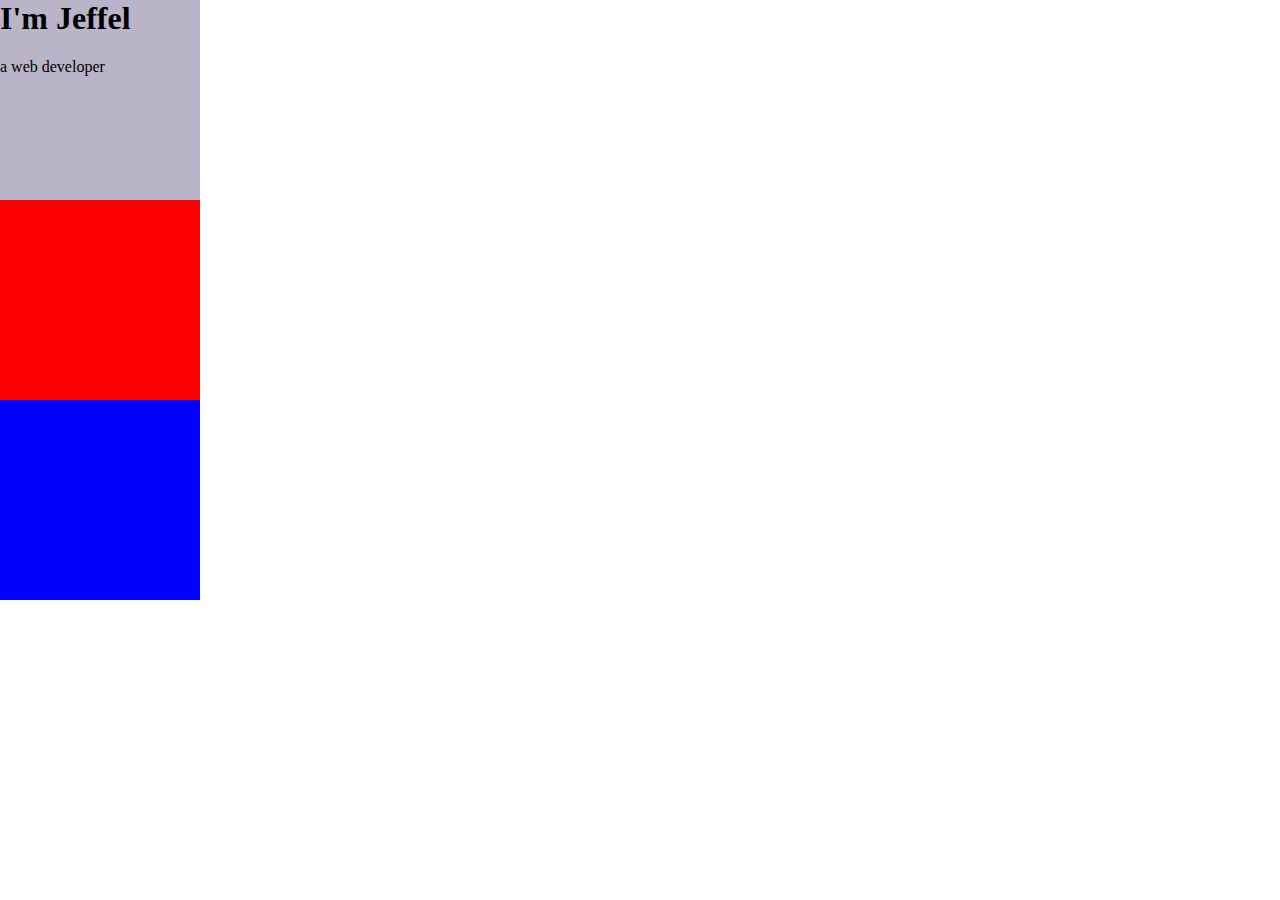
==== CSS - My Site/index.html @ 606d9faa "Box Model" ====
<!DOCTYPE html>
<html lang="en">
<head>
    <meta charset="UTF-8">
    <meta name="viewport" content="width=device-width, initial-scale=1.0">
    <title>Jeffel Madula - a web designer</title>
    <link rel="stylesheet" href="css/styles.css">
    <link rel="icon" href="favicon.ico?v=2">
</head>
  
<body>
    <div class="top-container">
        <h1>I'm Jeffel</h1>
        <p>a web developer</p>
    </div>

    <div class="middle-container">

    </div>

    <div class="bottom-container">

    </div>
</body>
</html>
---- CSS - My Site/css/styles.css ----
body {
    margin: 0px;
}

h1 {
    margin-top: 0px;
}

.top-container {
    background-color: #B9B4C7;
}

.middle-container {
    background-color: red;
}

.bottom-container {
    background-color: blue;
}

.top-container, .middle-container, .bottom-container {
    height: 200px;
    width: 200px;
}
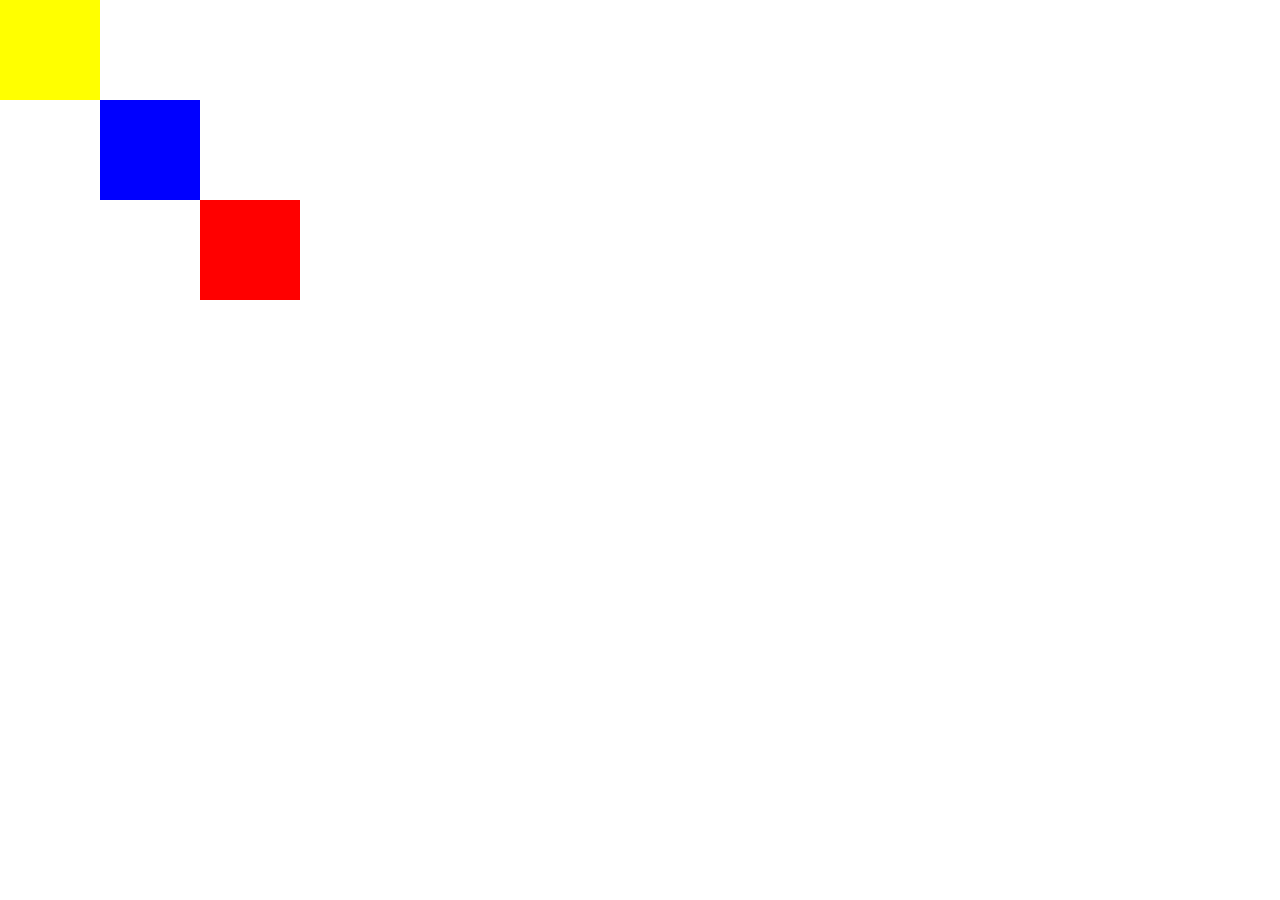
==== commit 65f7ae49: "CSS Absolute positioning" ====
--- a/CSS - My Site/index.html
+++ b/CSS - My Site/index.html
@@ -10,8 +10,11 @@
   
 <body>
     <div class="top-container">
-        <h1>I'm Jeffel</h1>
-        <p>a web developer</p>
+        <!-- <img src="images/cloud-8110.png" alt="cloud-img"> -->
+        <!-- <h1>I'm Jeffel</h1>
+        <p>a web <span class="dev">dev</span>eloper</p> -->
+        <!-- <img src="images/cloud-8110.png" alt="cloud-img">
+        <img src="images/NicePng_mountain-png_16836.png" alt="mountain-img"> -->
     </div>
 
     <div class="middle-container">
--- a/CSS - My Site/css/styles.css
+++ b/CSS - My Site/css/styles.css
@@ -1,24 +1,39 @@
 body {
     margin: 0px;
+    position: relative;
 }
 
-h1 {
+/* h1 {
     margin-top: 0px;
 }
 
+.dev {
+    text-decoration: underline;
+} */
+
 .top-container {
-    background-color: #B9B4C7;
+    background-color: red;
+    position: absolute;
+    top: 200px;
+    left: 200px;
 }
 
 .middle-container {
-    background-color: red;
+    background-color: blue;
+    position: absolute;
+    left: 100px;
+    top: 100px;
 }
 
 .bottom-container {
-    background-color: blue;
+    background-color: yellow;
+    position: fixed;
+    top: 0px;
+    
 }
 
 .top-container, .middle-container, .bottom-container {
-    height: 200px;
-    width: 200px;
-}+    height: 100px;
+    width: 100px;
+    
+} 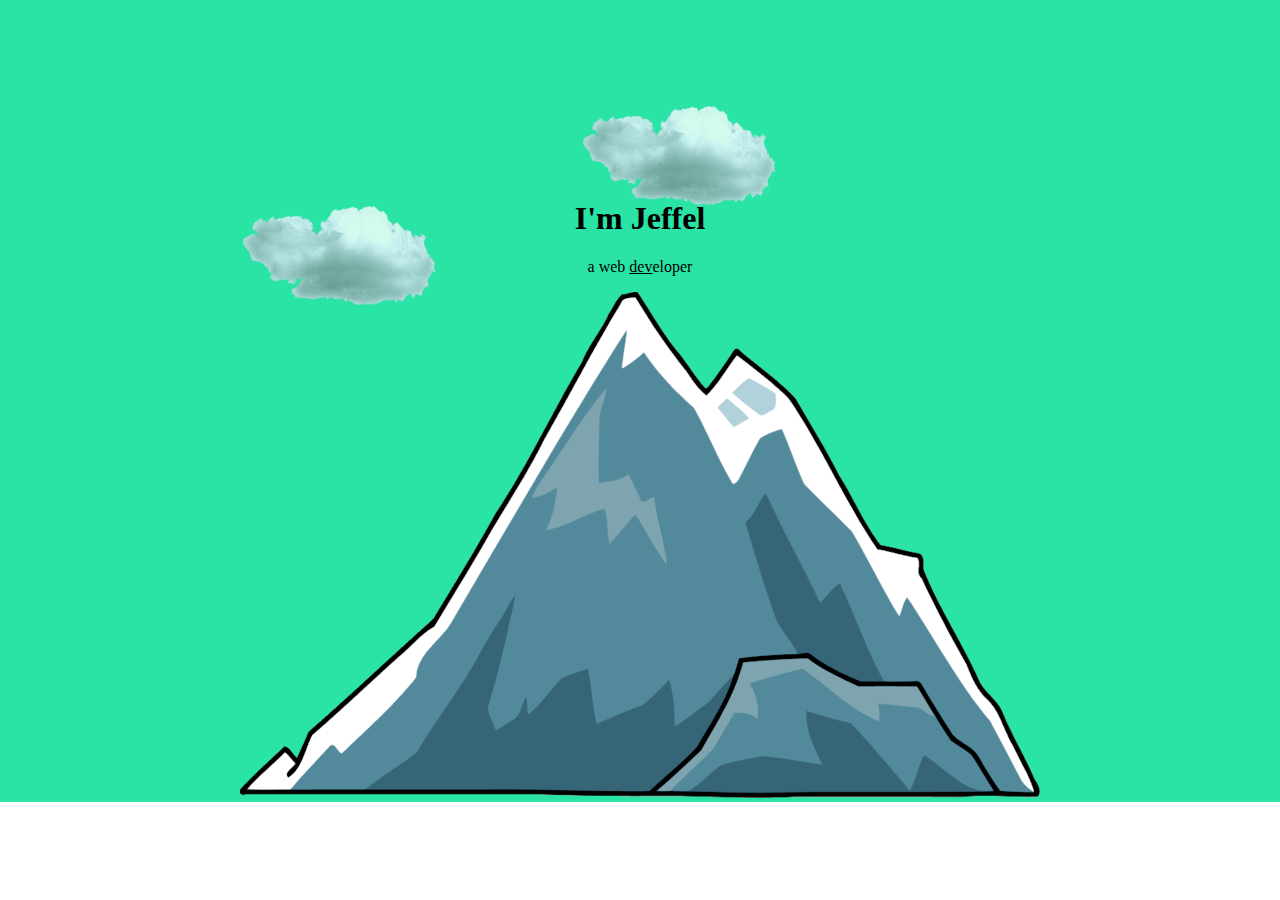
==== commit 63d72448: "Position of Images!" ====
--- a/CSS - My Site/index.html
+++ b/CSS - My Site/index.html
@@ -9,20 +9,22 @@
 </head>
   
 <body>
-    <div class="top-container">
-        <!-- <img src="images/cloud-8110.png" alt="cloud-img"> -->
-        <!-- <h1>I'm Jeffel</h1>
-        <p>a web <span class="dev">dev</span>eloper</p> -->
-        <!-- <img src="images/cloud-8110.png" alt="cloud-img">
-        <img src="images/NicePng_mountain-png_16836.png" alt="mountain-img"> -->
-    </div>
+    <!-- <div class="main-container"> -->
+        <div class="top-container">
+            <img class="top-cloud" src="images/cloud-8110.png" alt="cloud-img">
+            <h1>I'm Jeffel</h1>
+            <p>a web <span class="dev">dev</span>eloper</p>
+            <img class="bottom-cloud" src="images/cloud-8110.png" alt="cloud-img"> 
+            <img src="images/NicePng_mountain-png_16836.png" alt="mountain-img">
+        </div>
+ 
+        <div class="middle-container">
 
-    <div class="middle-container">
+        </div>
 
-    </div>
+        <div class="bottom-container">
 
-    <div class="bottom-container">
-
-    </div>
+        </div>
+    <!-- </div>     -->
 </body>
 </html>--- a/CSS - My Site/css/styles.css
+++ b/CSS - My Site/css/styles.css
@@ -1,39 +1,46 @@
 body {
-    margin: 0px;
-    position: relative;
+    margin: 0;
+    text-align: center;
 }
 
-/* h1 {
-    margin-top: 0px;
+h1 {
+    margin-top: 0;
 }
 
-.dev {
-    text-decoration: underline;
-} */
+.top-cloud {
+    width: 200px;
+    position: absolute;
+    right: 500px;
+    top: 100px;
+}
+
+.bottom-cloud {
+    width: 200px;
+    position: absolute;
+    left: 500;
+    top: 200px;
+}
+
 
 .top-container {
-    background-color: red;
-    position: absolute;
-    top: 200px;
-    left: 200px;
+    position: relative;
+    padding-top: 200px;
+    background-color: rgb(42, 228, 166);
 }
 
 .middle-container {
     background-color: blue;
-    position: absolute;
-    left: 100px;
-    top: 100px;
 }
 
 .bottom-container {
     background-color: yellow;
-    position: fixed;
-    top: 0px;
-    
 }
 
-.top-container, .middle-container, .bottom-container {
-    height: 100px;
-    width: 100px;
-    
-} +/* .top-container, .middle-container, .bottom-container {
+    height: 200px;
+    width: 200px;  
+} */
+
+.dev {
+    text-decoration: underline;
+}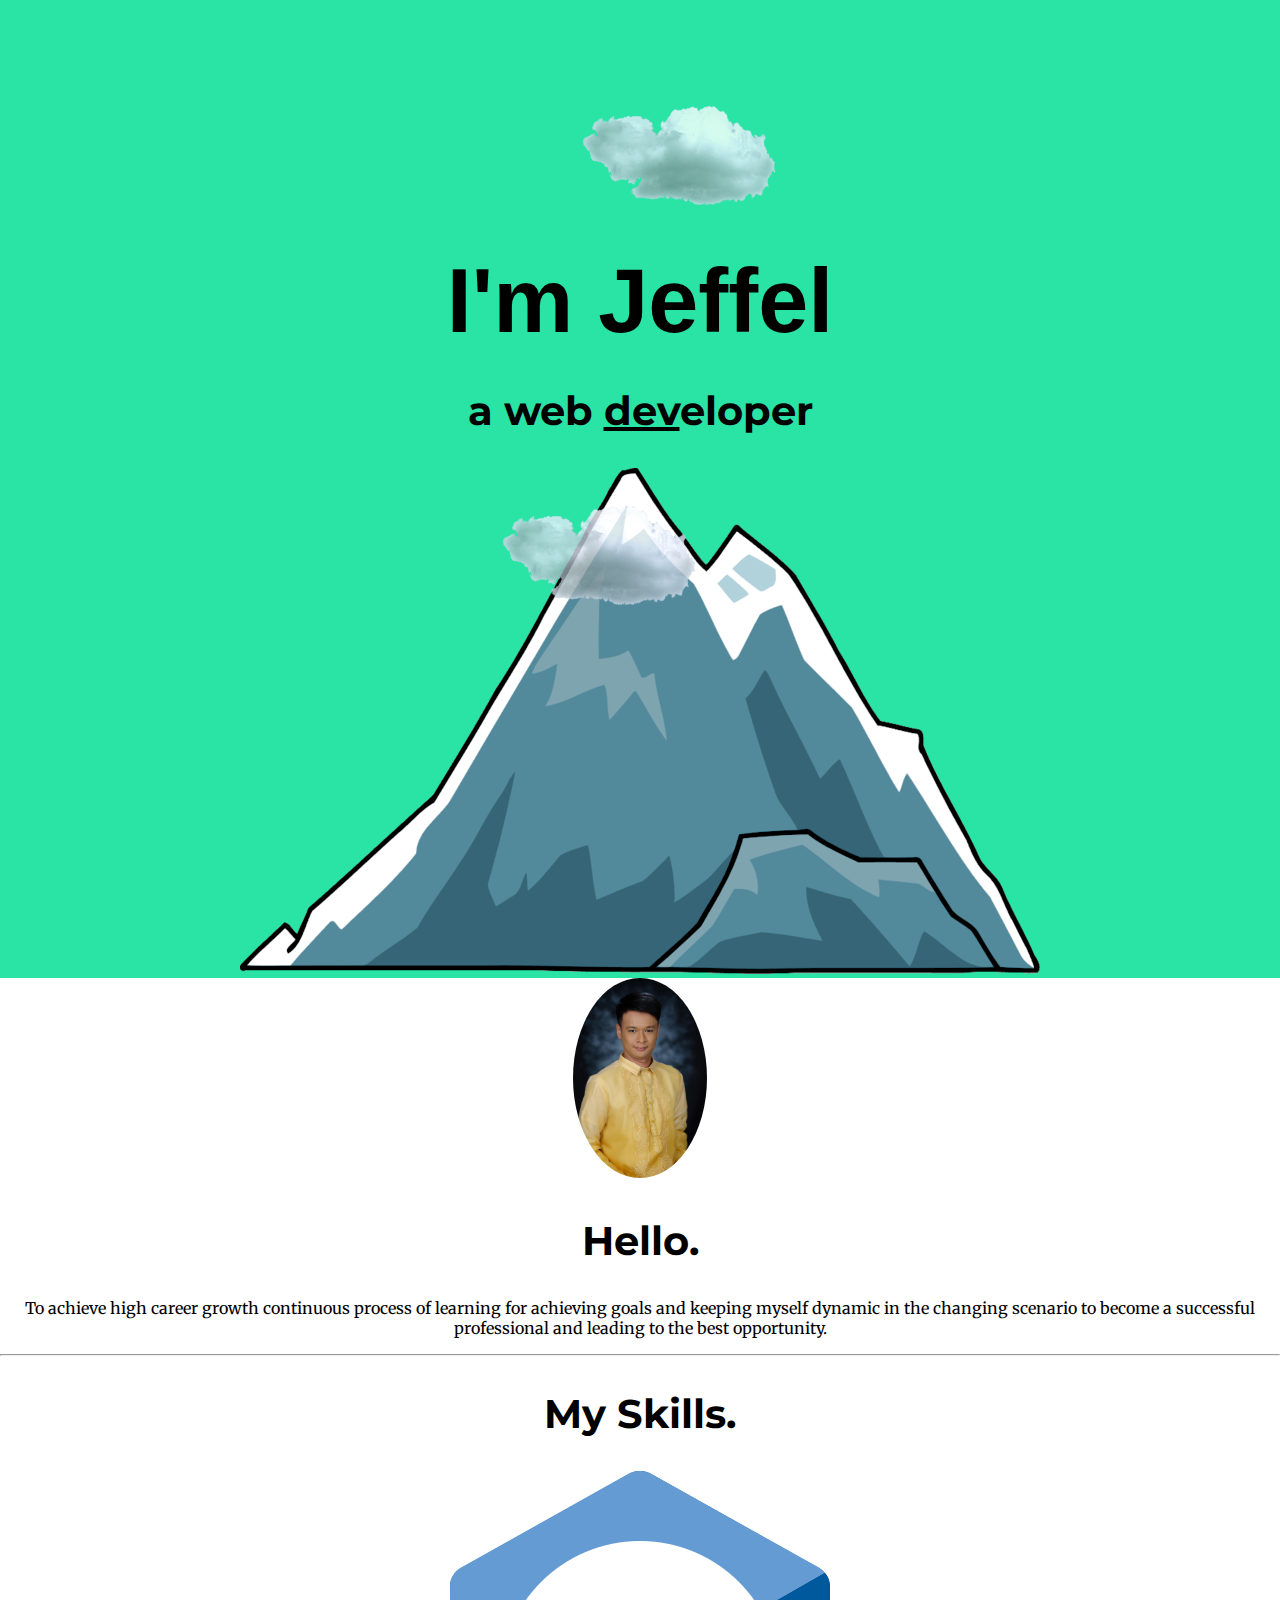
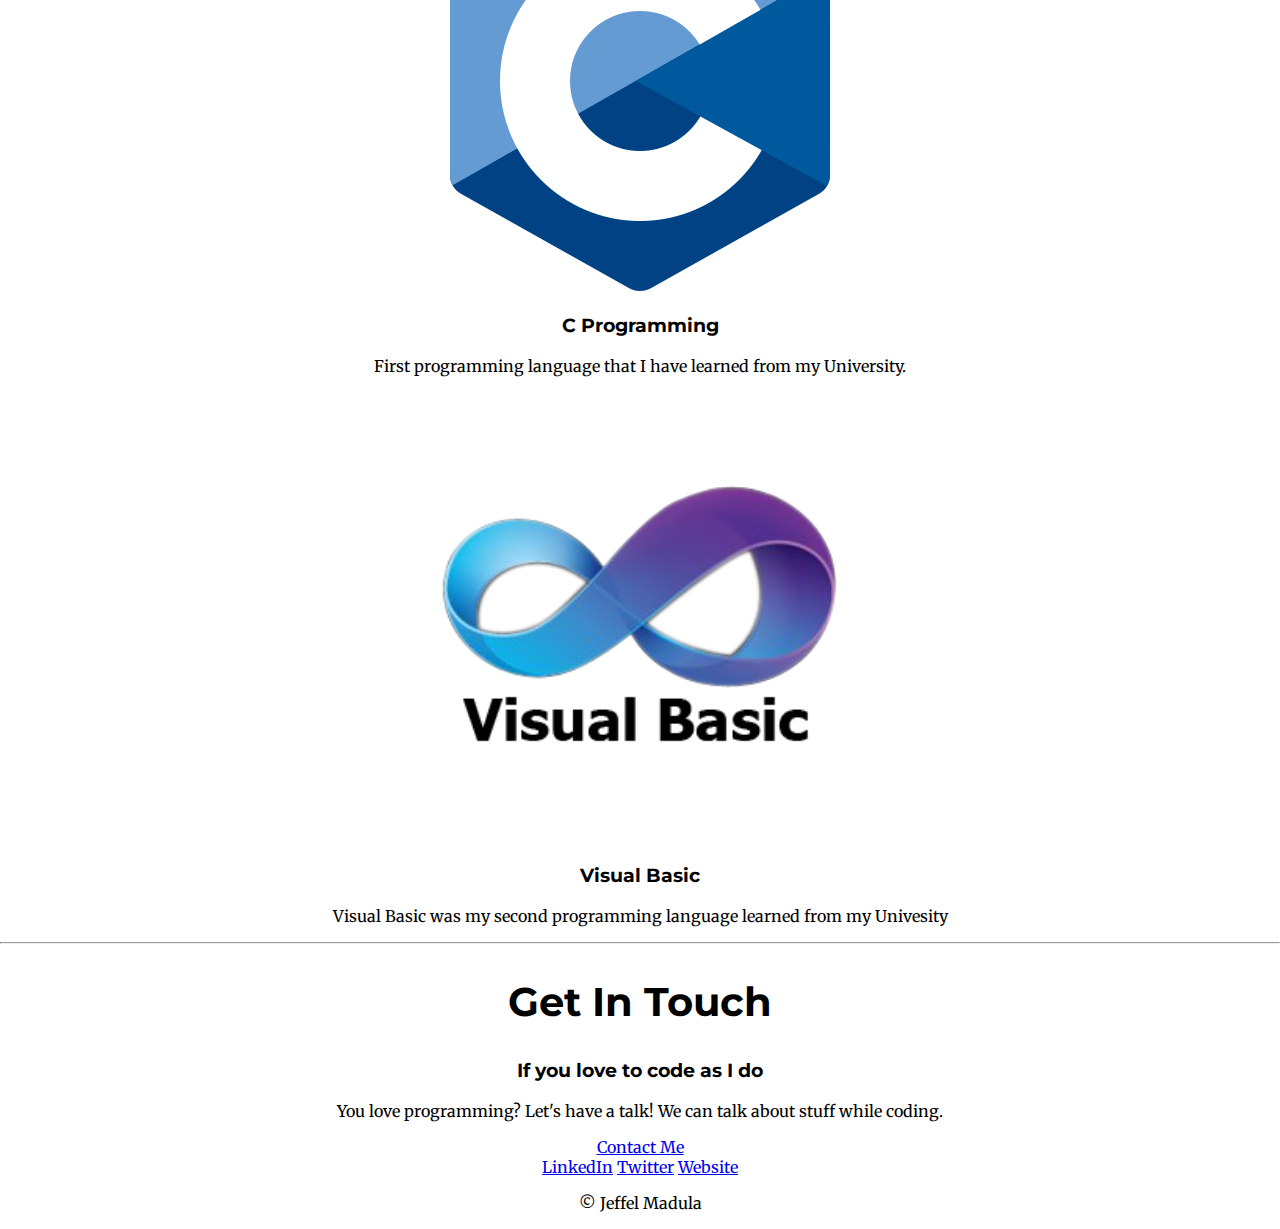
==== commit d749ea6d: "CSS sizing" ====
--- a/CSS - My Site/index.html
+++ b/CSS - My Site/index.html
@@ -6,25 +6,56 @@
     <title>Jeffel Madula - a web designer</title>
     <link rel="stylesheet" href="css/styles.css">
     <link rel="icon" href="favicon.ico?v=2">
+    <link rel="preconnect" href="https://fonts.googleapis.com">
+    <link rel="preconnect" href="https://fonts.gstatic.com" crossorigin>
+    <link href="https://fonts.googleapis.com/css2?family=Merriweather&family=Montserrat&family=Sacramento&display=swap" rel="stylesheet">
 </head>
   
 <body>
-    <!-- <div class="main-container"> -->
-        <div class="top-container">
-            <img class="top-cloud" src="images/cloud-8110.png" alt="cloud-img">
-            <h1>I'm Jeffel</h1>
-            <p>a web <span class="dev">dev</span>eloper</p>
-            <img class="bottom-cloud" src="images/cloud-8110.png" alt="cloud-img"> 
-            <img src="images/NicePng_mountain-png_16836.png" alt="mountain-img">
+      <div class="top-container">
+          <img class="top-cloud" src="images/cloud-8110.png" alt="cloud-img">
+          <h1>I'm Jeffel</h1>
+          <h2>a web <span class="dev">dev</span>eloper</h2>
+          <img class="bottom-cloud" src="images/cloud-8110.png" alt="cloud-img"> 
+          <img src="images/NicePng_mountain-png_16836.png" alt="mountain-img">
+      </div>
+ 
+      <div class="middle-container">
+          <div class="profile">
+            <img class="myimage" src="images/Jeffelimg.png" alt="myimage">
+            <h2>Hello.</h2>
+            <p>To achieve high career growth continuous process of learning for achieving goals and keeping myself dynamic in the changing scenario 
+              to become a successful professional and leading to the best opportunity.</p>
+          </div>
+          <hr>
+          <div class="skills">
+            <h2>My Skills.</h2>
+            <div class="skill-row">
+              <img class="C_skill" src="images/C_logo.png" alt="C_programming">
+              <h3>C Programming</h3>
+              <p>First programming language that I have learned from my University.</p>
+            </div>
+            <div class="skill-row">
+              <img class="C++_skill" src="images/VB_logo.png" alt="VB_programming">
+              <h3>Visual Basic</h3>
+              <p>Visual Basic was my second programming language learned from my Univesity</p>
+            </div>
+          </div>
+          <hr>
+          <div class="contact-me">
+            <h2>Get In Touch</h2>
+            <h3>If you love to code as I do</h3>
+            <p>You love programming? Let's have a talk! We can talk about stuff while coding.</p>
+            <a class="btn" href="mailto:johnjeffelmadula@gmail.com">Contact Me</a>
+          </div>
         </div>
- 
-        <div class="middle-container">
-
+          
+        <div class="bottom-container">
+          <a class="footer-link" href="https://www.linkedin.com/in/john-jeffel-madula/">LinkedIn</a>
+          <a class="footer-link" href="https://twitter.com/">Twitter</a>
+          <a class="footer-link" href="https://www.appbrewery.co/">Website</a>
+          <p>© Jeffel Madula</p>
         </div>
-
-        <div class="bottom-container">
-
-        </div>
-    <!-- </div>     -->
+    
 </body>
 </html>--- a/CSS - My Site/css/styles.css
+++ b/CSS - My Site/css/styles.css
@@ -1,10 +1,27 @@
 body {
-    margin: 0;
+    margin: 0; 
     text-align: center;
+    font-family: 'Merriweather', serif;
 }
 
 h1 {
-    margin-top: 0;
+    margin: 50px auto 0 auto;
+    font-size: 5.625rem;
+    font-family:  'Segoe UI', Tahoma, Geneva, Verdana, sans-serif;
+}
+
+h2 {
+    font-family: 'Montserrat', sans-serif;
+    font-size: 2.5rem;
+}
+
+h3 {
+    font-family: 'Montserrat', sans-serif; 
+}
+
+.myimage {
+    border-radius: 50%;
+    height: 200px;
 }
 
 .top-cloud {
@@ -17,8 +34,8 @@
 .bottom-cloud {
     width: 200px;
     position: absolute;
-    left: 500;
-    top: 200px;
+    left: 500px;
+    top: 500px;
 }
 
 
@@ -29,11 +46,11 @@
 }
 
 .middle-container {
-    background-color: blue;
+    
 }
 
 .bottom-container {
-    background-color: yellow;
+    
 }
 
 /* .top-container, .middle-container, .bottom-container {
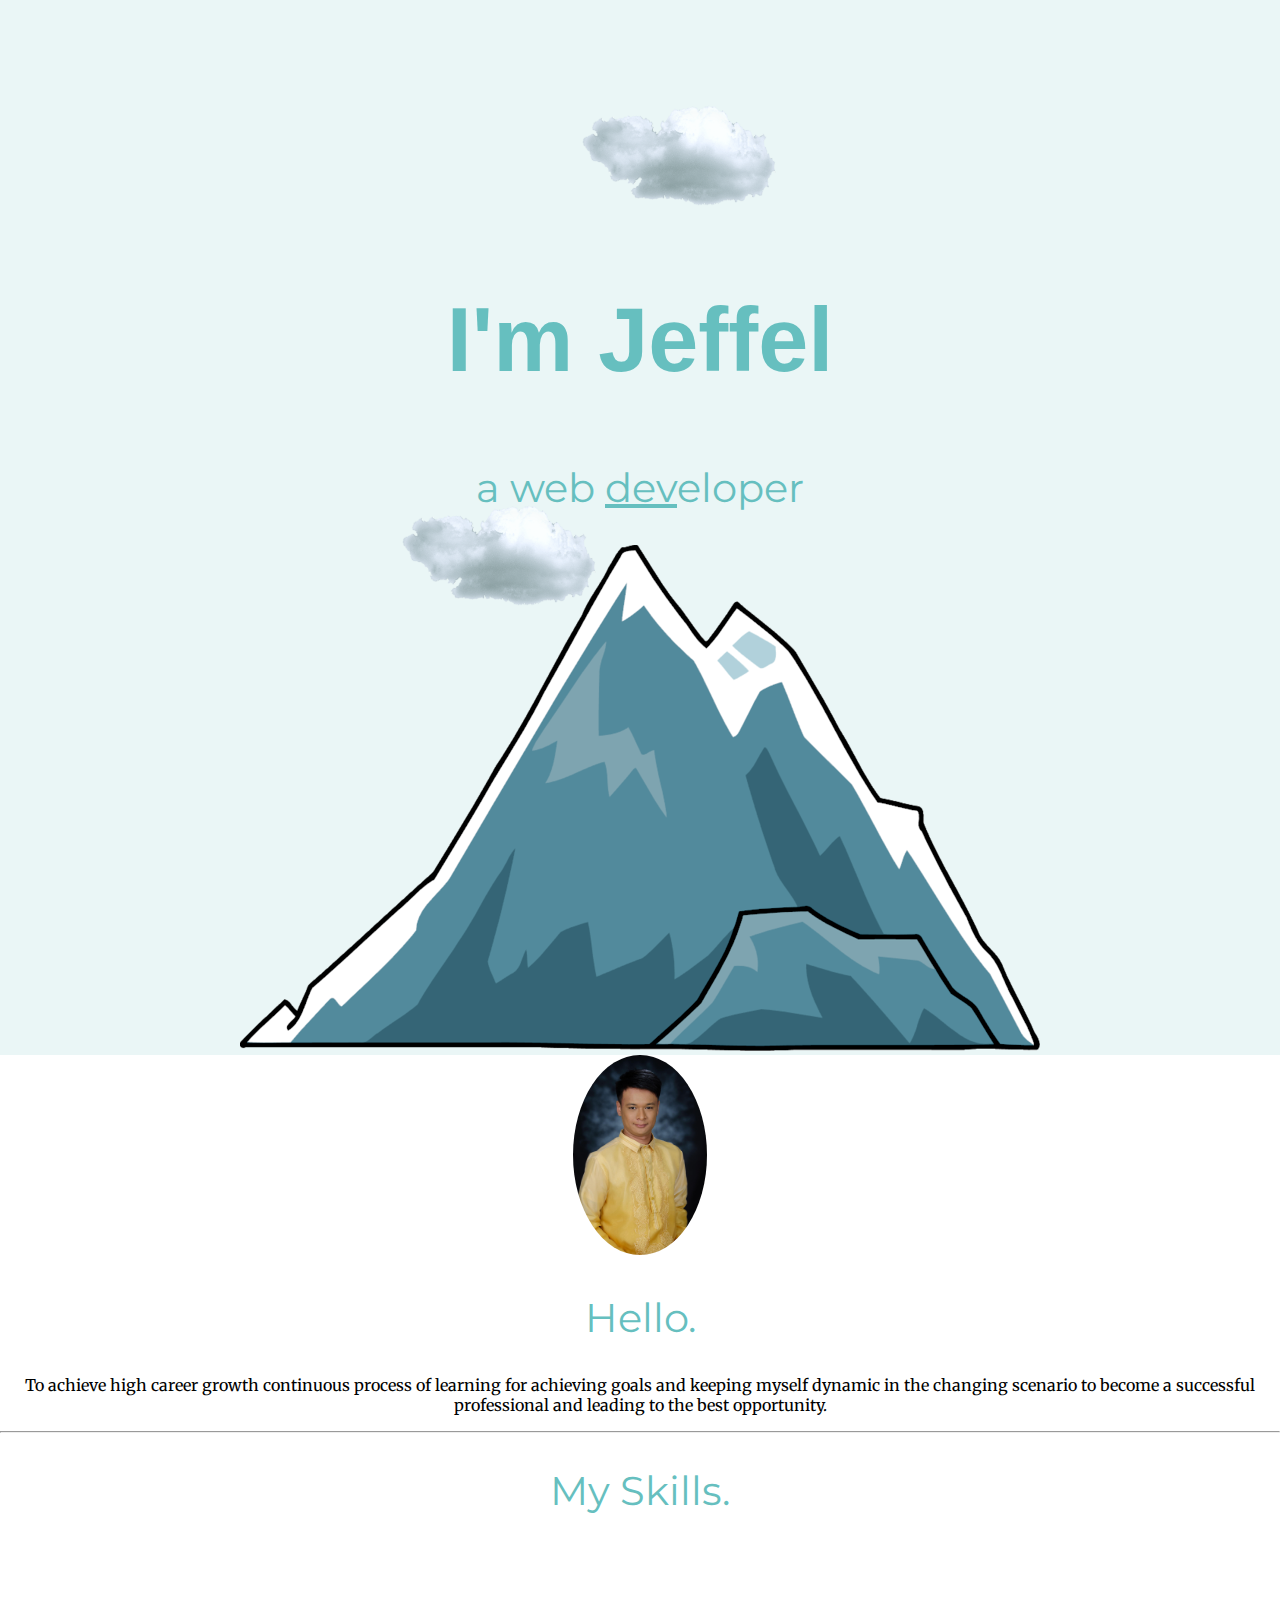
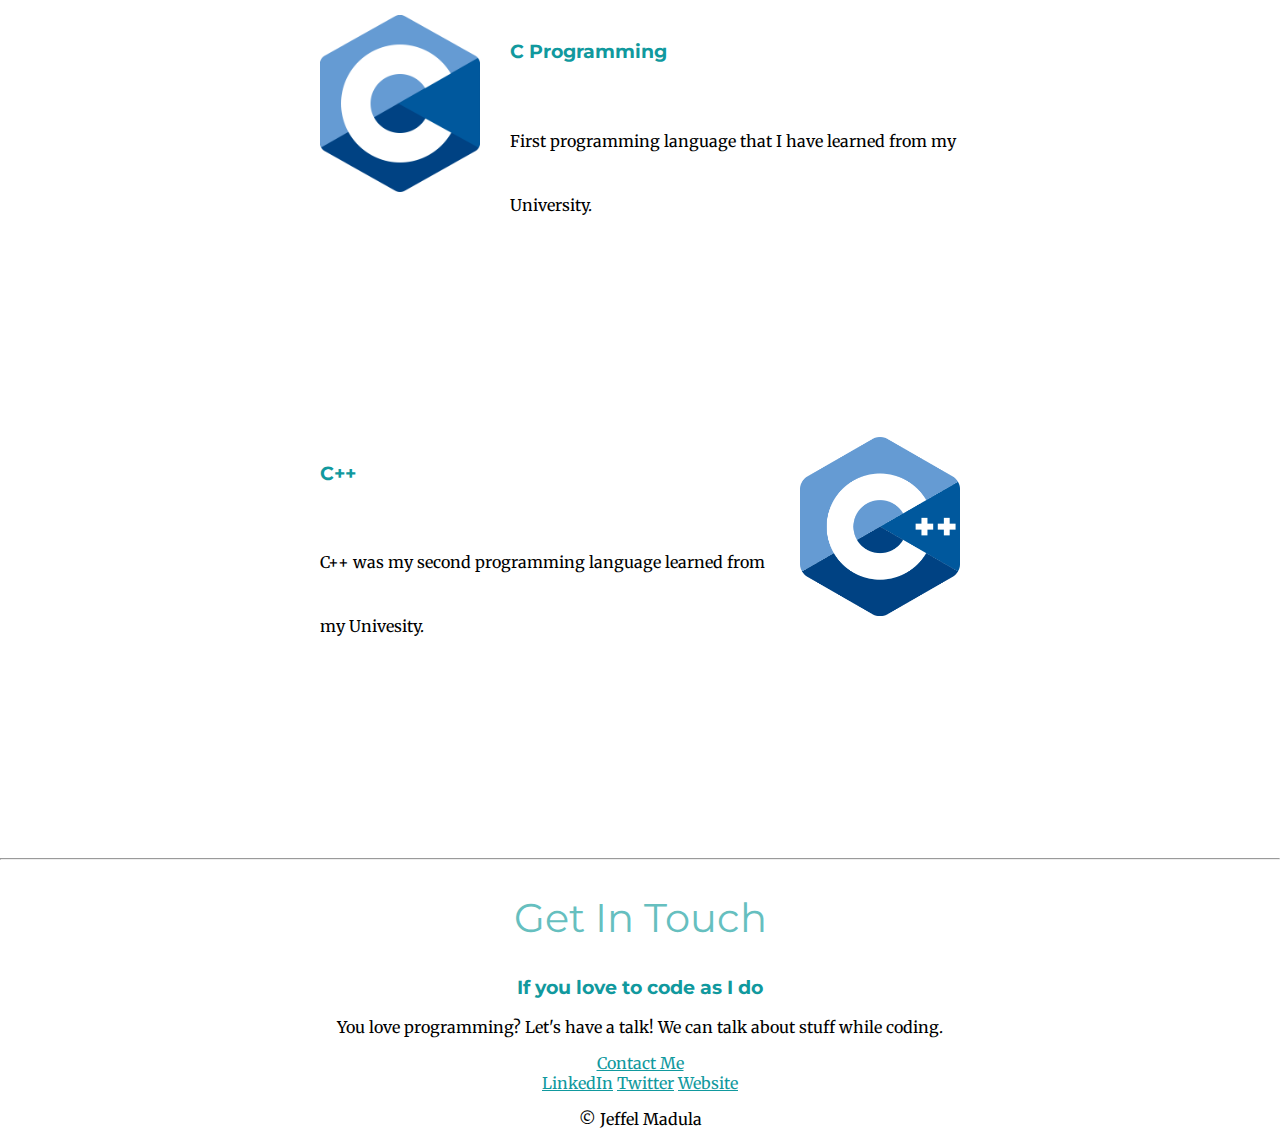
==== commit 32ef8581: "Float & clear" ====
--- a/CSS - My Site/index.html
+++ b/CSS - My Site/index.html
@@ -14,7 +14,7 @@
 <body>
       <div class="top-container">
           <img class="top-cloud" src="images/cloud-8110.png" alt="cloud-img">
-          <h1>I'm Jeffel</h1>
+          <h1><strong>I'm Jeffel</strong></h1>
           <h2>a web <span class="dev">dev</span>eloper</h2>
           <img class="bottom-cloud" src="images/cloud-8110.png" alt="cloud-img"> 
           <img src="images/NicePng_mountain-png_16836.png" alt="mountain-img">
@@ -31,14 +31,14 @@
           <div class="skills">
             <h2>My Skills.</h2>
             <div class="skill-row">
-              <img class="C_skill" src="images/C_logo.png" alt="C_programming">
+              <img class="C_skill" src="images/C_logo.png" alt="C_logoprogramming">
               <h3>C Programming</h3>
               <p>First programming language that I have learned from my University.</p>
             </div>
             <div class="skill-row">
-              <img class="C++_skill" src="images/VB_logo.png" alt="VB_programming">
-              <h3>Visual Basic</h3>
-              <p>Visual Basic was my second programming language learned from my Univesity</p>
+              <img class="Cplus_skill" src="images/C++_logo.png" alt="C++_logoprogramming">
+              <h3>C++</h3>
+              <p>C++ was my second programming language learned from my Univesity.</p>
             </div>
           </div>
           <hr>
--- a/CSS - My Site/css/styles.css
+++ b/CSS - My Site/css/styles.css
@@ -5,18 +5,27 @@
 }
 
 h1 {
-    margin: 50px auto 0 auto;
+    color: #66BFBF;
     font-size: 5.625rem;
     font-family:  'Segoe UI', Tahoma, Geneva, Verdana, sans-serif;
+    line-height: 2;
+    margin: 50px auto 0 auto;
 }
 
 h2 {
+    color: #66BFBF;
     font-family: 'Montserrat', sans-serif;
     font-size: 2.5rem;
+    font-weight: normal;
 }
 
 h3 {
+    color: #11999E;
     font-family: 'Montserrat', sans-serif; 
+}
+
+a{
+    color: #11999E;
 }
 
 .myimage {
@@ -34,7 +43,7 @@
 .bottom-cloud {
     width: 200px;
     position: absolute;
-    left: 500px;
+    left: 400px;
     top: 500px;
 }
 
@@ -42,21 +51,29 @@
 .top-container {
     position: relative;
     padding-top: 200px;
-    background-color: rgb(42, 228, 166);
+    background-color: #EAF6F6;
 }
 
-.middle-container {
-    
+.skill-row {
+    line-height: 4;
+    margin: 100px auto 200px auto;
+    text-align: left;
+    width: 50%;
 }
 
-.bottom-container {
-    
+.C_skill {
+    float: left;
+    width: 25%;
+    margin-right: 30px;
+
 }
 
-/* .top-container, .middle-container, .bottom-container {
-    height: 200px;
-    width: 200px;  
-} */
+.Cplus_skill {
+    float: right;
+    width: 25%;
+    margin-left: 30px;
+}
+
 
 .dev {
     text-decoration: underline;
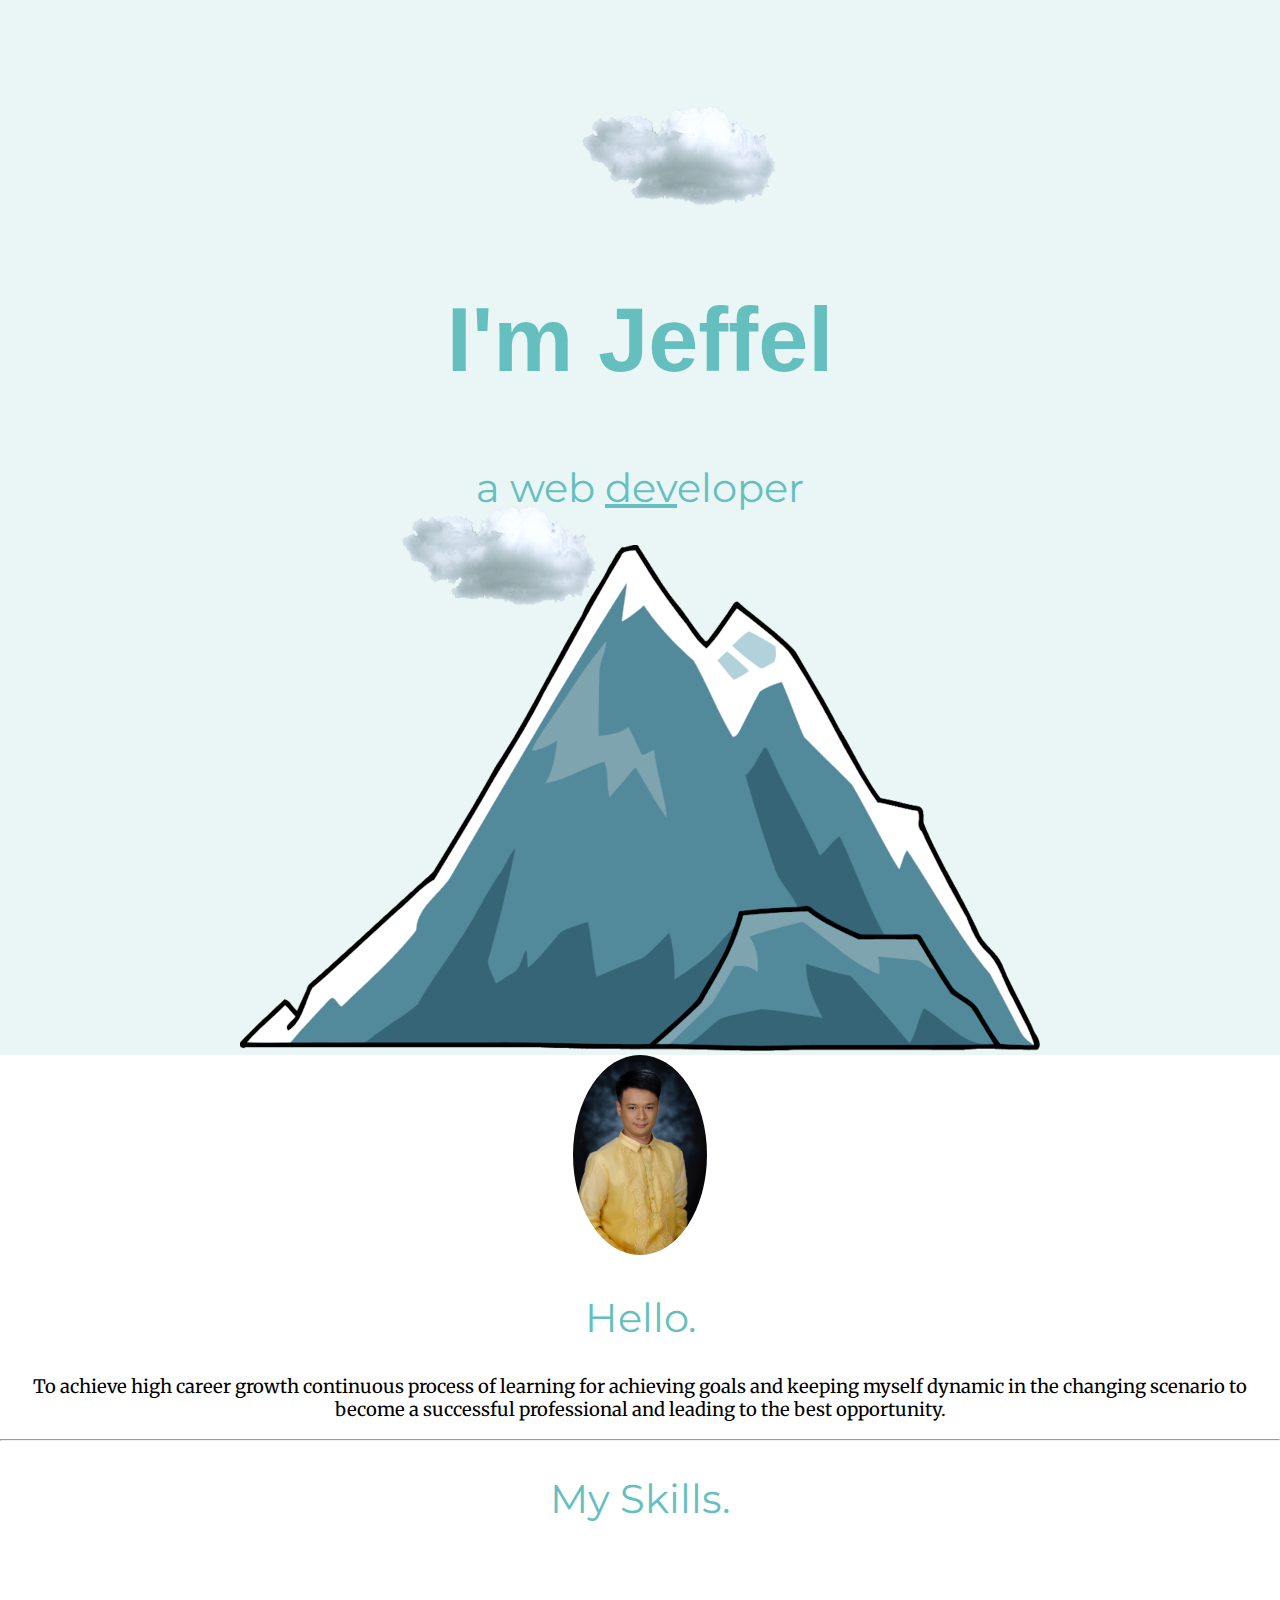
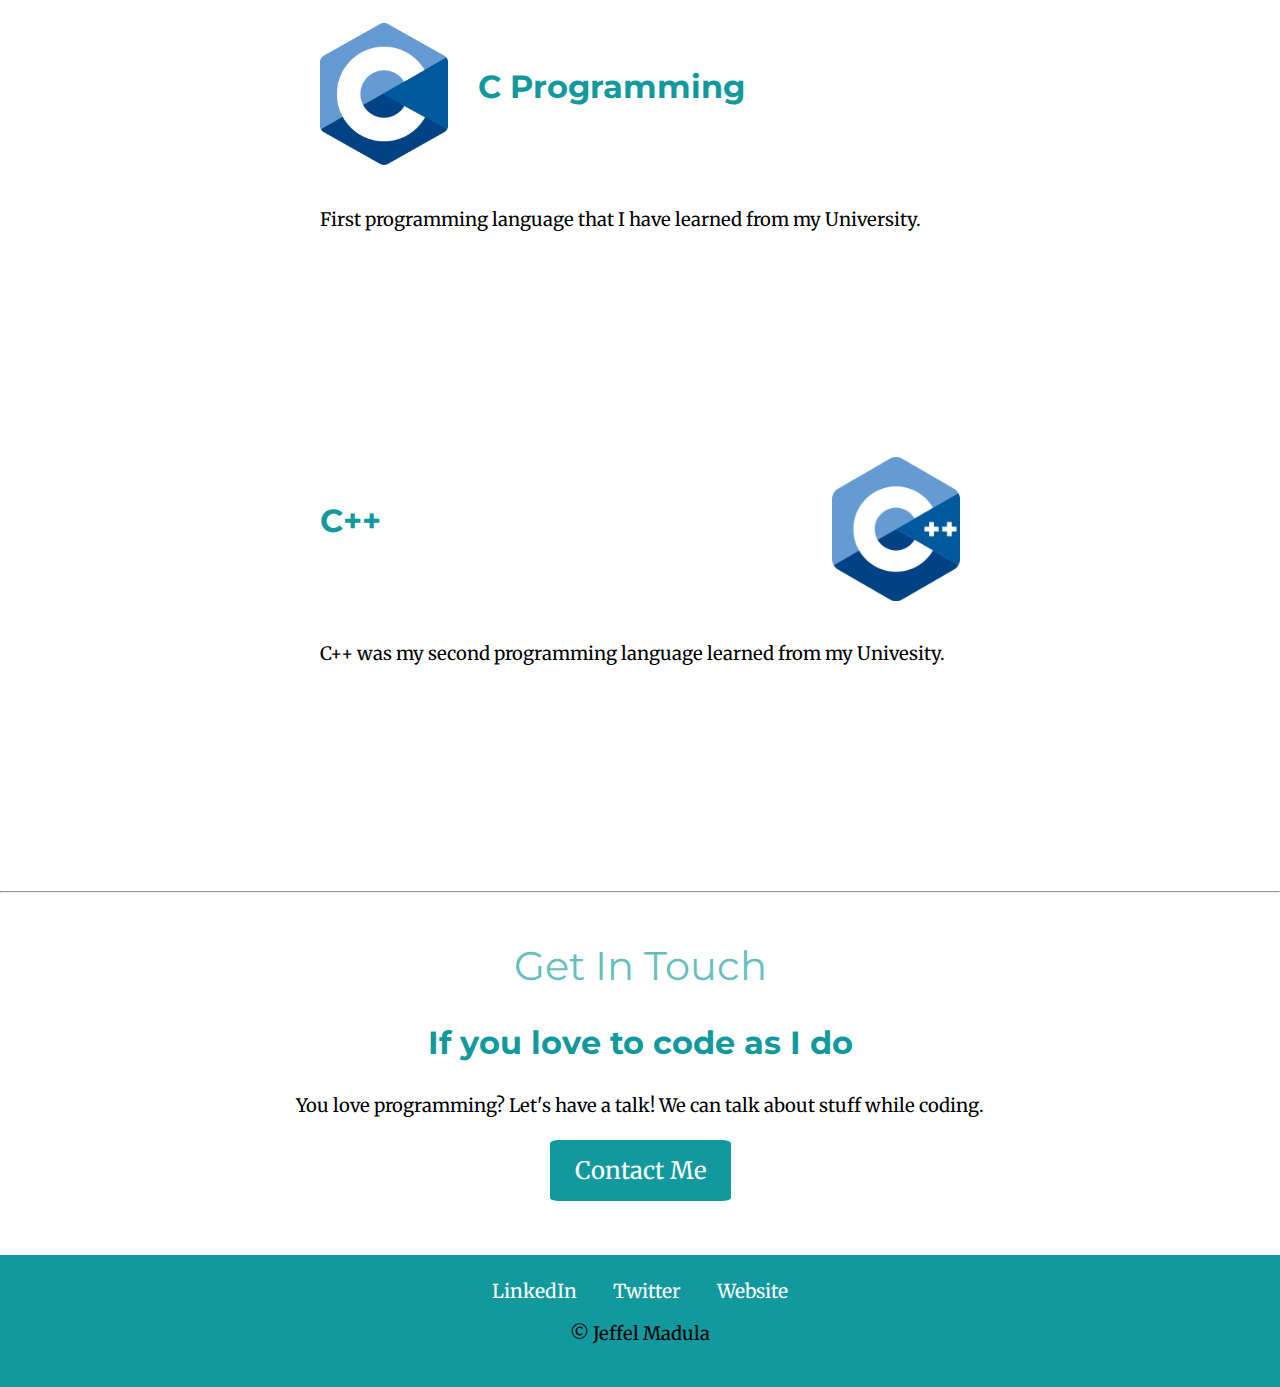
==== commit 50eca9eb: "hover, button, sizing  and responsive" ====
--- a/CSS - My Site/index.html
+++ b/CSS - My Site/index.html
@@ -46,7 +46,7 @@
             <h2>Get In Touch</h2>
             <h3>If you love to code as I do</h3>
             <p>You love programming? Let's have a talk! We can talk about stuff while coding.</p>
-            <a class="btn" href="mailto:johnjeffelmadula@gmail.com">Contact Me</a>
+            <a target="_blank" class="btn" href="mailto:johnjeffelmadula@gmail.com">Contact Me</a>
           </div>
         </div>
           
--- a/CSS - My Site/css/styles.css
+++ b/CSS - My Site/css/styles.css
@@ -22,58 +22,92 @@
 h3 {
     color: #11999E;
     font-family: 'Montserrat', sans-serif; 
+    font-size: 2rem;
 }
 
-a{
-    color: #11999E;
+p {
+    font-size: 1.15rem;
 }
 
 .myimage {
     border-radius: 50%;
-    height: 200px;
+    height: 12.5rem;
 }
 
 .top-cloud {
-    width: 200px;
+    width: 12.5rem;
     position: absolute;
-    right: 500px;
-    top: 100px;
+    right: 31.25rem;
+    top: 6.25rem;
 }
 
 .bottom-cloud {
-    width: 200px;
+    width: 12.5rem;
     position: absolute;
-    left: 400px;
-    top: 500px;
+    left: 25rem;
+    top: 31.25rem;
 }
 
 
 .top-container {
     position: relative;
-    padding-top: 200px;
+    padding-top: 12.5rem;
     background-color: #EAF6F6;
+}
+
+.bottom-container {
+    background-color: #11999E;
+    margin: 0;
+    padding: 1.5rem;
 }
 
 .skill-row {
     line-height: 4;
-    margin: 100px auto 200px auto;
+    margin: 6.25rem auto 12.5rem auto;
     text-align: left;
     width: 50%;
 }
 
 .C_skill {
     float: left;
-    width: 25%;
-    margin-right: 30px;
+    width:20%;
+    margin-right: 1.875rem;
 
 }
 
 .Cplus_skill {
     float: right;
-    width: 25%;
-    margin-left: 30px;
+    width: 20%;
+    margin-left: 1.875rem;
 }
 
+.contact-me {
+    margin: 3rem;
+}
+
+.btn {
+    background-color: #11999E;
+    color: white;
+    padding: 15px 25px;
+    text-decoration: none;
+    cursor: pointer;
+    border-radius: 5%;
+    font-size: 1.5rem;
+    line-height: 3;
+}
+
+.btn:hover {
+    color: #11999E;
+    background-color: white;
+    border: solid;
+}
+
+.footer-link {
+    text-decoration: none;
+    font-size: 1.2rem;
+    padding: 1rem;
+    color: white;
+}
 
 .dev {
     text-decoration: underline;
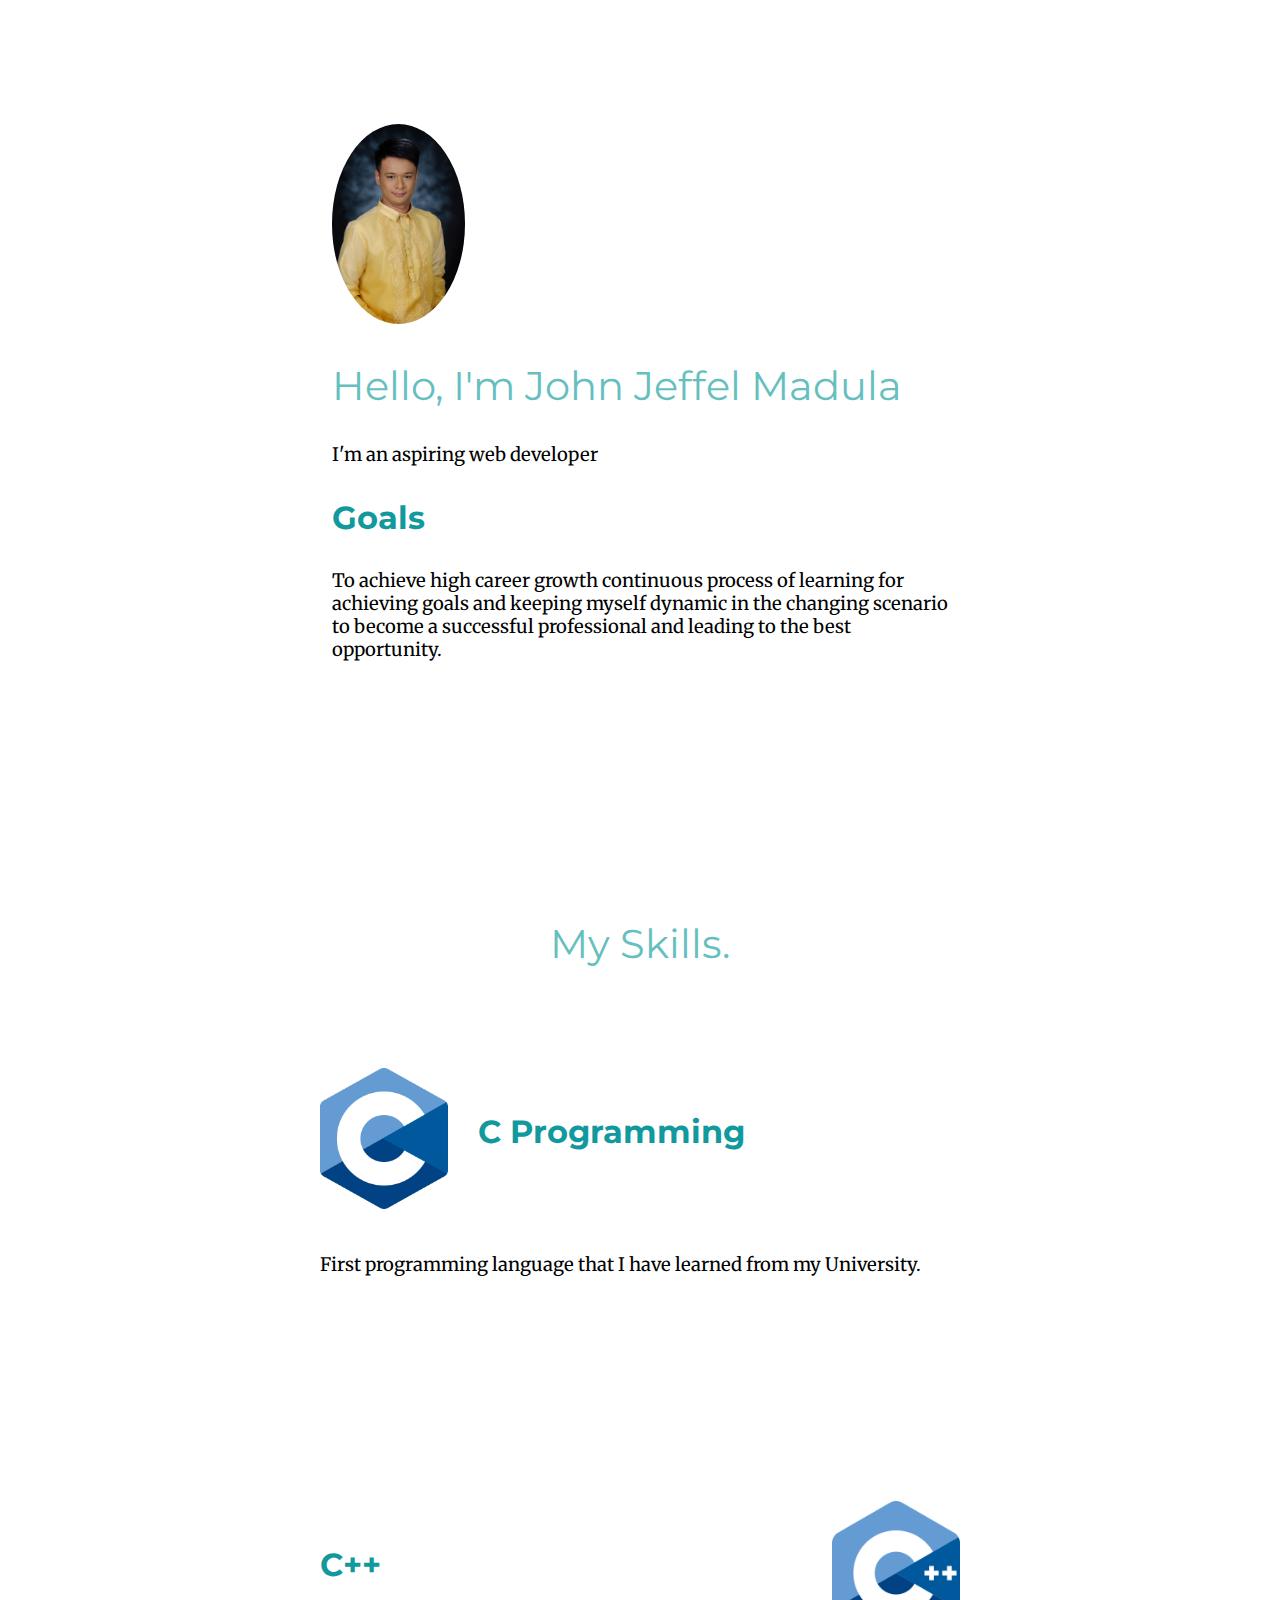
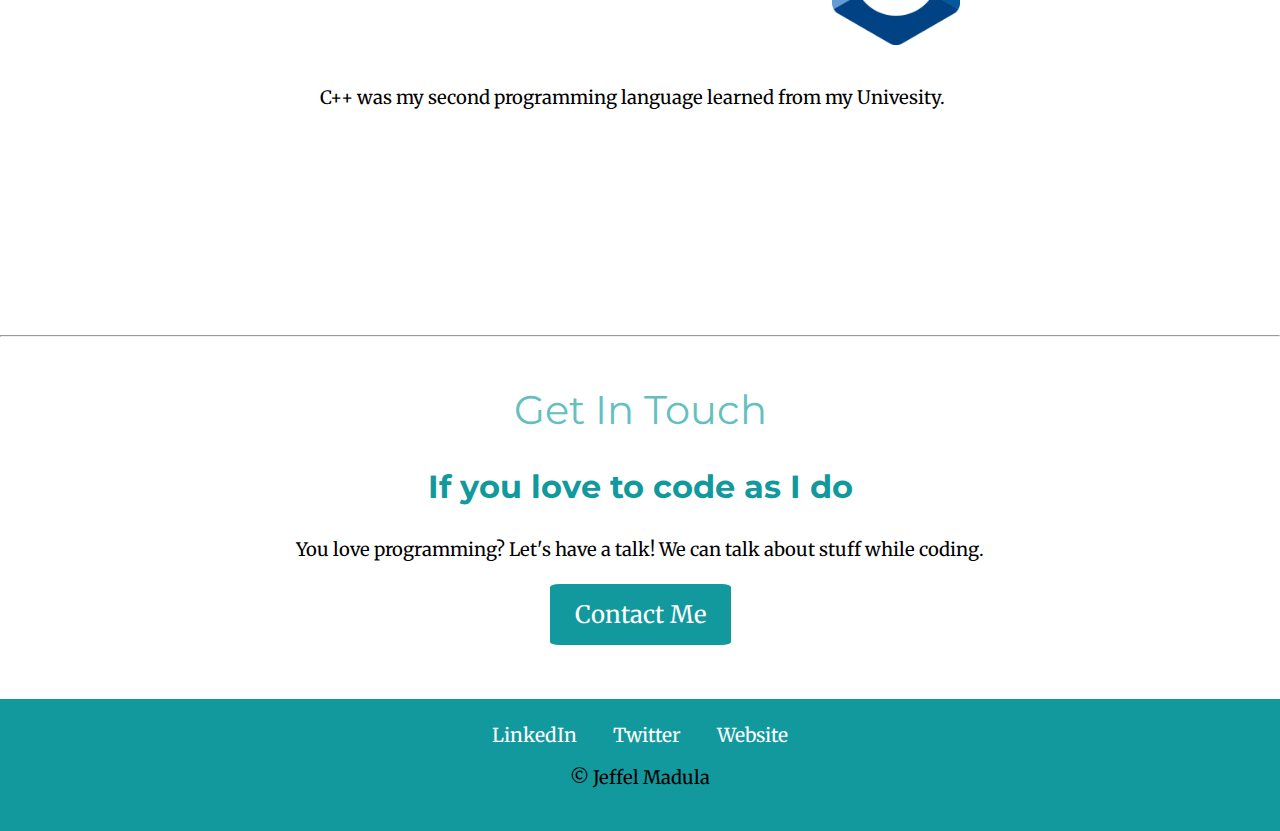
==== commit eaf34870: "Modified the websites spacing" ====
--- a/CSS - My Site/index.html
+++ b/CSS - My Site/index.html
@@ -13,21 +13,17 @@
   
 <body>
       <div class="top-container">
-          <img class="top-cloud" src="images/cloud-8110.png" alt="cloud-img">
-          <h1><strong>I'm Jeffel</strong></h1>
-          <h2>a web <span class="dev">dev</span>eloper</h2>
-          <img class="bottom-cloud" src="images/cloud-8110.png" alt="cloud-img"> 
-          <img src="images/NicePng_mountain-png_16836.png" alt="mountain-img">
+        <div class="profile">
+          <img class="myimage" src="images/Jeffelimg.png" alt="myimage">
+          <h2>Hello, I'm John Jeffel Madula</h2>
+          <p>I'm an aspiring web developer</p>
+          <h3>Goals</h3>
+          <p>To achieve high career growth continuous process of learning for achieving goals and keeping myself dynamic in the changing scenario 
+            to become a successful professional and leading to the best opportunity.</p>
+        </div>
       </div>
  
       <div class="middle-container">
-          <div class="profile">
-            <img class="myimage" src="images/Jeffelimg.png" alt="myimage">
-            <h2>Hello.</h2>
-            <p>To achieve high career growth continuous process of learning for achieving goals and keeping myself dynamic in the changing scenario 
-              to become a successful professional and leading to the best opportunity.</p>
-          </div>
-          <hr>
           <div class="skills">
             <h2>My Skills.</h2>
             <div class="skill-row">
--- a/CSS - My Site/css/styles.css
+++ b/CSS - My Site/css/styles.css
@@ -34,31 +34,22 @@
     height: 12.5rem;
 }
 
-.top-cloud {
-    width: 12.5rem;
-    position: absolute;
-    right: 31.25rem;
-    top: 6.25rem;
-}
-
-.bottom-cloud {
-    width: 12.5rem;
-    position: absolute;
-    left: 25rem;
-    top: 31.25rem;
-}
-
-
 .top-container {
     position: relative;
-    padding-top: 12.5rem;
-    background-color: #EAF6F6;
+    margin: 0;
+    padding: 1.5rem;
 }
 
 .bottom-container {
     background-color: #11999E;
     margin: 0;
     padding: 1.5rem;
+}
+
+.profile {
+    width: 50%;
+    text-align: left;
+    margin: 6.25rem auto 12.5rem auto;
 }
 
 .skill-row {
